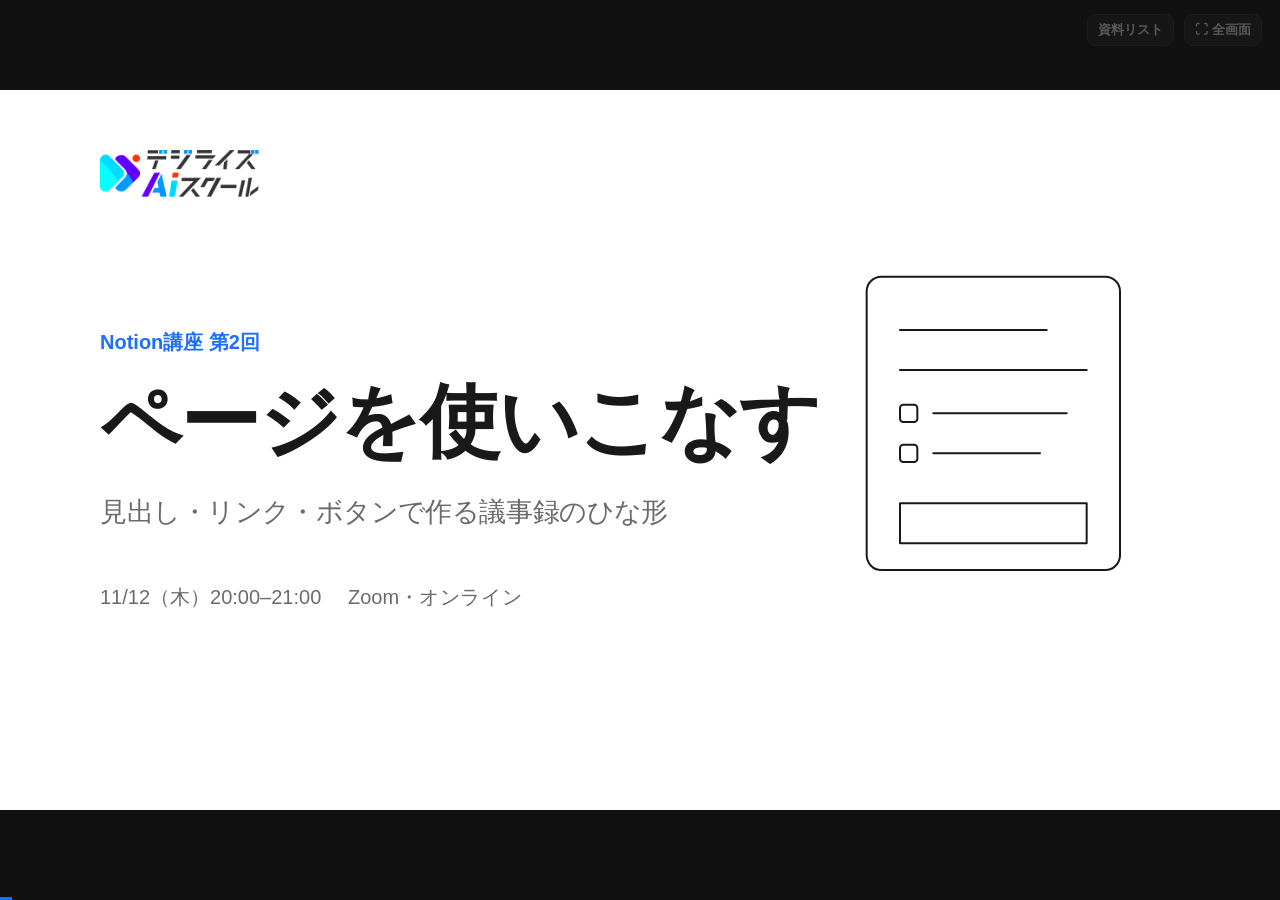
==== decks/02/index.html @ 2825d749 "feat: 第2回（ページを使いこなす）の配布版スライド・宿題・特典を公開 Co-Authored-By: Claude Opus 5.5 <noreply@anthropic.com>" ====
<!doctype html>
<html lang="ja"><head><meta charset="utf-8"><meta name="viewport" content="width=device-width,initial-scale=1">
<title>Notion講座 第2回</title><link rel="icon" href="icon.png"><link rel="stylesheet" href="talkslides.css?v=1794466030">
<script src="deck.js?v=1794466030"></script></head>
<body><div id="stage"></div><div id="progress"></div>
<div id="hud"><span id="mic"></span><span id="heard"></span>
<button id="btnVoice" title="V">🎙 声</button><button id="btnPresenter" title="P">発表者</button><button id="btnFull" title="F">⛶ 全画面</button></div>
<script src="talkslides.js?v=1794466030"></script></body></html>
---- decks/02/talkslides.css ----
/* TalkSlides — Notion公式サイトの空気感（白地・墨色の文字・余白・控えめなモーション）を目指したスタイル */
:root {
  --ink: #191919; --sub: #6b6b6b; --line: #e9e9e7; --paper: #ffffff; --wash: #f7f6f3;
  --accent: #1E6FFF; --accent2: #28C8E8;
  --ease: cubic-bezier(.2, .8, .2, 1);
  --font: "Inter", "Noto Sans JP", "Hiragino Sans", "Hiragino Kaku Gothic ProN", sans-serif;
}
* { margin: 0; padding: 0; box-sizing: border-box; }
html, body { height: 100%; background: #111; overflow: hidden; font-family: var(--font); color: var(--ink); }
/* 日本語は文節で改行（Chrome 119+ の word-break: auto-phrase・要 lang=ja）。見出しは行の長さを揃え、本文は最終行の1〜2文字残りを避ける */
.slide { word-break: auto-phrase; text-wrap: pretty; }
.msg, .bt, .pname, .tt, .et { text-wrap: balance; }

/* 16:9 のステージを画面に合わせて拡大縮小（座標は常に 1920x1080 で考える） */
#stage { position: absolute; left: 50%; top: 50%; width: 1920px; height: 1080px; transform-origin: center;
  background: var(--paper); overflow: hidden; }
.slide { position: absolute; inset: 0; padding: 210px 150px 150px; display: flex; flex-direction: column;
  opacity: 0; pointer-events: none; transition: opacity .5s var(--ease); }
.slide.on { opacity: 1; pointer-events: auto; }

/* 共通の部品 */
.kicker { position: absolute; left: 150px; top: 110px; font-size: 26px; font-weight: 700; color: var(--sub); letter-spacing: .04em; display: flex; align-items: center; gap: 14px; }
.kicker .dot { width: 12px; height: 12px; border-radius: 3px; background: var(--accent); }
.msg { font-size: 76px; font-weight: 800; line-height: 1.28; letter-spacing: -.01em; white-space: pre-line; margin-top: 28px; }
.msg.center { text-align: center; }
.mark { background: linear-gradient(transparent 62%, rgba(40, 200, 232, .32) 62%); background-size: 0% 100%;
  background-repeat: no-repeat; transition: background-size .9s var(--ease) .5s; }
.slide.on .mark { background-size: 100% 100%; }
.slide.mid { justify-content: center; }
.notes { margin-top: 80px; display: flex; flex-direction: column; gap: 18px; }
.note { font-size: 34px; color: var(--sub); display: flex; gap: 18px; align-items: baseline; }
.note::before { content: ""; flex: none; width: 10px; height: 10px; border-radius: 50%; background: var(--ink); transform: translateY(-6px); }
.foot { position: absolute; left: 150px; right: 150px; bottom: 54px; display: flex; justify-content: space-between;
  align-items: center; font-size: 20px; color: #a3a3a0; }
.foot img { height: 40px; opacity: .9; }
.src { font-size: 18px; color: #a3a3a0; margin-top: 18px; }

/* Notion風のブロック（カード） */
.blocks { display: grid; gap: 28px; margin-top: auto; }
.block { background: var(--paper); border: 1.5px solid var(--line); border-radius: 18px; padding: 40px 38px;
  box-shadow: 0 1px 2px rgba(0, 0, 0, .04), 0 8px 24px rgba(0, 0, 0, .04); }
.block .emoji { font-size: 56px; line-height: 1; }
.block .bt { font-size: 40px; font-weight: 800; margin-top: 22px; }
.block .bd { font-size: 28px; color: var(--sub); margin-top: 10px; line-height: 1.5; }
.block.hl { border-color: var(--accent); box-shadow: 0 0 0 4px rgba(30, 111, 255, .12), 0 12px 32px rgba(30, 111, 255, .12); }

/* 表紙 */
.cover { justify-content: center; }
.cover .series { font-size: 30px; font-weight: 700; color: var(--accent); }
.cover .title { font-size: 120px; font-weight: 900; letter-spacing: -.02em; margin-top: 18px; }
.cover .sub { font-size: 40px; color: var(--sub); margin-top: 26px; }
.cover .meta { font-size: 30px; color: var(--sub); margin-top: 80px; display: flex; gap: 40px; }
.cover .logo { position: absolute; left: 150px; top: 90px; height: 70px; }
.doodle { position: absolute; right: 150px; top: 220px; width: 560px; height: 560px; }
.doodle * { fill: none; stroke: var(--ink); stroke-width: 3; stroke-linecap: round; stroke-linejoin: round; }
.slide.on .doodle .draw { stroke-dasharray: var(--len, 1200); stroke-dashoffset: var(--len, 1200); animation: draw 1.6s var(--ease) .3s forwards; }
@keyframes draw { to { stroke-dashoffset: 0; } }

/* 問いかけ */
.ask { margin: auto 0 0; align-self: center; font-size: 34px; color: var(--accent); border: 2px dashed var(--accent);
  border-radius: 999px; padding: 18px 44px; }

/* 進行（全N回・今日の流れ） */
.track { display: flex; gap: 16px; margin-top: auto; align-items: flex-end; }
.track .t { flex: 1; border-top: 6px solid var(--line); padding-top: 22px; }
.track .t.on { border-color: var(--accent); }
.track .t .n { font-size: 24px; font-weight: 700; color: var(--sub); }
.track .t .l { font-size: 26px; font-weight: 800; margin-top: 8px; white-space: pre-line; line-height: 1.35; }
.track .t.on .n { color: var(--accent); }

/* 手順（ハンズオン）とスクショ */
.split { display: grid; grid-template-columns: 1fr 1.25fr; gap: 70px; margin-top: 40px; flex: 1; min-height: 0; }
.steps { display: flex; flex-direction: column; gap: 30px; }
.step { display: flex; gap: 22px; font-size: 32px; line-height: 1.5; }
.step b { flex: none; width: 52px; height: 52px; border-radius: 50%; background: var(--ink); color: #fff; font-size: 26px;
  display: flex; align-items: center; justify-content: center; }
.time { font-size: 24px; font-weight: 700; color: var(--accent); }
.shot { border-radius: 16px; border: 1.5px solid var(--line); overflow: hidden; background: var(--wash);
  box-shadow: 0 24px 60px rgba(0, 0, 0, .10); display: flex; align-items: center; justify-content: center; }
.shot img { width: 100%; height: 100%; object-fit: contain; }
.shot .ph { font-size: 26px; color: #a3a3a0; padding: 40px; text-align: center; }

/* Notionライブ表示の枠（実体は別ウィンドウ。枠はスライド側の目印） */
.browser { flex: 1; margin-top: 36px; border: 1.5px solid var(--line); border-radius: 16px; overflow: hidden; display: flex; flex-direction: column; }
.browser .bar { height: 56px; background: var(--wash); display: flex; align-items: center; gap: 12px; padding: 0 22px; border-bottom: 1.5px solid var(--line); }
.browser .bar i { width: 14px; height: 14px; border-radius: 50%; background: #d9d9d6; }
.browser .bar .url { margin-left: 20px; font-size: 20px; color: var(--sub); background: #fff; border-radius: 8px; padding: 6px 16px; flex: 1; }
.browser .body { flex: 1; display: flex; flex-direction: column; align-items: center; justify-content: center; gap: 24px; font-size: 32px; color: var(--sub); }
.browser .key { font-size: 24px; border: 1.5px solid var(--line); border-radius: 10px; padding: 8px 18px; }

/* 登場アニメーション（.slide.on になった瞬間に順番に再生） */
[data-a] { opacity: 0; }
.slide.on [data-a] { animation-duration: .8s; animation-timing-function: var(--ease); animation-fill-mode: forwards; animation-delay: calc(var(--i, 0) * 110ms + 120ms); }
.slide.on [data-a="up"] { animation-name: up; }
.slide.on [data-a="pop"] { animation-name: pop; }
.slide.on [data-a="fade"] { animation-name: fade; }
.slide.on [data-a="type"] { animation-name: fade; animation-duration: .01s; }
@keyframes up { from { opacity: 0; transform: translateY(28px); } to { opacity: 1; transform: none; } }
@keyframes pop { from { opacity: 0; transform: translateY(18px) scale(.96); } to { opacity: 1; transform: none; } }
@keyframes fade { from { opacity: 0; } to { opacity: 1; } }
.caret::after { content: ""; display: inline-block; width: 4px; height: .9em; background: var(--ink); margin-left: 6px;
  vertical-align: -.08em; animation: blink 1s steps(1) infinite; }
@keyframes blink { 50% { opacity: 0; } }

/* 画面のHUD（発表中だけ。全画面でも小さく出す） */
#hud { position: fixed; right: 18px; top: 14px; display: flex; gap: 10px; align-items: center; font: 600 13px var(--font);
  color: #bbb; z-index: 10; opacity: .35; transition: opacity .3s; }
#hud:hover { opacity: 1; }
#hud button { background: #222; color: #ddd; border: 1px solid #333; border-radius: 8px; padding: 6px 10px; font: inherit; cursor: pointer; }
#mic { width: 10px; height: 10px; border-radius: 50%; background: #555; }
#mic.live { background: #ff4d4f; box-shadow: 0 0 0 0 rgba(255, 77, 79, .6); animation: pulse 1.6s infinite; }
@keyframes pulse { 70% { box-shadow: 0 0 0 10px rgba(255, 77, 79, 0); } 100% { box-shadow: 0 0 0 0 rgba(255, 77, 79, 0); } }
#heard { max-width: 520px; white-space: nowrap; overflow: hidden; text-overflow: ellipsis; color: #888; }
#progress { position: fixed; left: 0; bottom: 0; height: 3px; background: var(--accent); transition: width .4s var(--ease); z-index: 10; }

/* 埋め込みブラウザ層：スライドを前後しても消えない（iframe の状態を保つ）。位置はスライドごとに滑らかに移動 */
.live-l { width: 620px; display: flex; flex-direction: column; gap: 26px; margin-top: 10px; }
.live-l .notes { margin-top: 30px; }
#web { position: fixed; z-index: 5; display: flex; flex-direction: column; background: #fff; border: 1.5px solid var(--line);
  border-radius: 16px; overflow: hidden; box-shadow: 0 30px 70px rgba(0, 0, 0, .14); opacity: 0; pointer-events: none;
  transform: translateY(24px) scale(.98);
  transition: opacity .4s var(--ease), transform .5s var(--ease); }  /* 大きさは動かさない（iframe の再レイアウトでカクつくため） */
#web.on { opacity: 1; pointer-events: auto; transform: none; }
#web .wbar { height: 52px; flex: none; display: flex; align-items: center; gap: 10px; padding: 0 16px; background: var(--wash); border-bottom: 1.5px solid var(--line); }
#web .wbar i { width: 13px; height: 13px; border-radius: 50%; background: #d9d9d6; }
#web .wbar button { border: 0; background: transparent; font-size: 22px; color: var(--sub); cursor: pointer; padding: 4px 8px; border-radius: 6px; }
#web .wbar button:hover { background: #ecebe8; }
#web .wbar input { flex: 1; font: 18px var(--font); color: var(--sub); border: 1px solid var(--line); border-radius: 8px; padding: 7px 12px; background: #fff; }
#web .whint { display: none; padding: 40px; font-size: 22px; line-height: 1.8; color: var(--sub); }
#web.noext .whint { display: block; }
#web iframe { flex: 1; border: 0; width: 100%; background: #fff; }
.live-l .msg { font-size: 46px !important; }
.live-l .step { font-size: 28px; }

/* series：連続講座の地図（蛇行レール） */
.snake { position: relative; display: grid; grid-template-columns: repeat(3, 480px); grid-template-rows: 190px 190px; column-gap: 90px; row-gap: 60px; margin-top: auto; width: 1620px; height: 500px; }
.snake .rail { position: absolute; inset: 0; width: 100%; height: 100%; overflow: visible; }
.snake .rail path { fill: none; stroke-width: 6; stroke-linecap: round; }
.snake .rail .base { stroke: var(--line); }
.snake .rail .done { stroke: var(--accent); stroke-dasharray: 100; stroke-dashoffset: 100; }
.slide.on .snake .rail .done { animation: rail 1.4s var(--ease) .4s forwards; }
@keyframes rail { to { stroke-dashoffset: calc(100 - var(--p)); } }
.ep { position: relative; z-index: 1; display: flex; gap: 18px; align-items: center; background: var(--paper); border: 1.5px solid var(--line); border-radius: 16px; padding: 12px; }
.ep img { width: 286px; aspect-ratio: 16 / 9; object-fit: cover; border-radius: 10px; flex: none; filter: saturate(.7); opacity: .8; }
.ep .node { position: absolute; left: -14px; top: -14px; width: 40px; height: 40px; border-radius: 50%; background: #fff; border: 3px solid var(--line);
  color: var(--sub); display: flex; align-items: center; justify-content: center; font-weight: 800; font-size: 18px; }
.ep .et { font-size: 24px; font-weight: 800; line-height: 1.35; display: flex; flex-direction: column; gap: 6px; }
.ep .ed { font-size: 18px; color: var(--sub); font-weight: 700; }
.ep .tag { align-self: flex-start; font-size: 15px; font-weight: 700; color: var(--accent); background: rgba(30, 111, 255, .08); border-radius: 6px; padding: 3px 10px; }
.ep.on { border-color: var(--accent); box-shadow: 0 0 0 5px rgba(30, 111, 255, .12), 0 20px 44px rgba(30, 111, 255, .18); }
.ep.on img { filter: none; opacity: 1; }
.ep.on .node, .ep.done .node { border-color: var(--accent); color: var(--accent); }
.ep.on .node { background: var(--accent); color: #fff; }
/* gallery：スクショを並べる */
.gallery { display: grid; gap: 34px; margin-top: 40px; flex: 1; min-height: 0; }
.gallery figure { display: flex; flex-direction: column; gap: 14px; min-height: 0; }
.gallery .frame { flex: 1; min-height: 0; border-radius: 14px; border: 1.5px solid var(--line); background: var(--wash); overflow: hidden;
  box-shadow: 0 18px 44px rgba(0, 0, 0, .08); display: flex; align-items: center; justify-content: center; }
.gallery .frame img { width: 100%; height: 100%; object-position: center; }
.gallery figcaption { font-size: 24px; display: flex; flex-direction: column; gap: 4px; }
.gallery figcaption span { font-size: 16px; color: #a3a3a0; }
.gnote { font-size: 26px; color: var(--sub); margin-top: 18px; }
/* table：Notion風の表 */
.ntable { margin-top: 44px; border-top: 1.5px solid var(--line); font-size: 26px; }
.nrow { display: grid; grid-auto-flow: column; grid-auto-columns: 1fr; border-bottom: 1.5px solid var(--line); }
.nrow > div { padding: 20px 18px; line-height: 1.45; }
.nrow > div + div { border-left: 1.5px solid var(--line); }
.nhead { color: var(--sub); font-size: 20px; font-weight: 700; }
.nrow.hl { background: rgba(30, 111, 255, .05); box-shadow: inset 4px 0 0 var(--accent); }
/* cards：格子 */
.cards { display: grid; gap: 28px; margin-top: 60px; }
.cards .block { min-height: 300px; }
.cards .block { padding: 30px 30px; }
.cards .bt { font-size: 32px; margin-top: 14px; }
.cards .bd { font-size: 23px; }
.cimg { width: 100%; aspect-ratio: 16 / 9; object-fit: cover; object-position: top left; border-radius: 10px; border: 1px solid var(--line); }
.showcase { position: absolute; left: 820px; top: 200px; width: 960px; display: flex; flex-direction: column; gap: 14px; }
.showcase .frame { border-radius: 16px; overflow: hidden; border: 1.5px solid var(--line); box-shadow: 0 30px 70px rgba(0, 0, 0, .14); }
.showcase img { display: block; width: 100%; }
.showcase figcaption { font-size: 24px; display: flex; flex-direction: column; gap: 4px; }
.showcase figcaption span { font-size: 16px; color: #a3a3a0; }
.cards .cimg { max-height: 260px; width: auto; max-width: 100%; display: block; }
.lshot { margin-top: 18px; display: flex; flex-direction: column; gap: 10px; }
.lshot img { width: 100%; max-height: 330px; object-fit: contain; object-position: left top; border-radius: 12px; border: 1.5px solid var(--line); box-shadow: 0 14px 34px rgba(0, 0, 0, .10); background: #191919; }
.lshot figcaption { font-size: 19px; color: var(--sub); }

.snake .more { position: absolute; right: 0; bottom: -44px; font-size: 22px; font-weight: 800; color: var(--sub); }
/* クイズ */
.opts { display: grid; gap: 28px; margin-top: 60px; }
.opt { display: flex; align-items: center; gap: 22px; background: var(--paper); border: 2px solid var(--line); border-radius: 18px; padding: 34px 32px; font-size: 34px; font-weight: 800; transition: all .5s var(--ease); }
.opt b { flex: none; width: 64px; height: 64px; border-radius: 14px; background: var(--wash); display: flex; align-items: center; justify-content: center; font-size: 30px; }
.hint { margin-top: 40px; font-size: 28px; color: var(--accent); font-weight: 700; }
.explain { margin-top: 26px; font-size: 30px; line-height: 1.6; color: var(--ink); opacity: 0; transform: translateY(16px); transition: all .6s var(--ease) .2s; }
.revealed .opt:not(.ok) { opacity: .35; }
.revealed .opt.ok { border-color: var(--accent); box-shadow: 0 0 0 6px rgba(30, 111, 255, .14), 0 18px 40px rgba(30, 111, 255, .18); transform: translateY(-6px); }
.revealed .opt.ok b { background: var(--accent); color: #fff; }
.revealed .explain { opacity: 1; transform: none; }
/* 今日の流れのカード */
.track .t .d { margin-top: 18px; padding-left: 1.1em; font-size: 22px; color: var(--sub); line-height: 1.6; }
.track .t { background: var(--paper); border: 1.5px solid var(--line); border-top-width: 6px; border-radius: 14px; padding: 26px 24px; min-height: 380px; }
.track .t.on { box-shadow: 0 16px 40px rgba(30, 111, 255, .12); }
/* 自己紹介 */
.prof { display: flex; gap: 80px; align-items: center; flex: 1; }
.face { width: 360px; height: 360px; border-radius: 50%; object-fit: cover; flex: none; border: 8px solid #fff; box-shadow: 0 24px 60px rgba(0, 0, 0, .15); }
.pinfo { flex: 1; display: flex; flex-direction: column; gap: 12px; }
.role { font-size: 28px; font-weight: 800; color: var(--accent); }
.pname { font-size: 80px; font-weight: 900; letter-spacing: .02em; }
.facts { display: grid; grid-template-columns: repeat(2, 1fr); gap: 20px; margin-top: 24px; }
.facts .block { padding: 24px 26px; display: grid; grid-template-columns: auto 1fr; column-gap: 18px; align-items: center; }
.facts .emoji { font-size: 40px; grid-row: span 2; }
.facts .bt { font-size: 26px; margin: 0; }
.facts .bd { font-size: 21px; margin: 4px 0 0; }
/* 目次 */
.toc { display: grid; gap: 16px; margin-top: 50px; }
.tc { display: grid; grid-template-columns: 110px 1fr auto; align-items: center; gap: 26px; background: var(--paper); border: 1.5px solid var(--line); border-radius: 16px; padding: 22px 32px; }
.tc .tn { font-size: 48px; font-weight: 900; color: #d0d0cd; }
.tc .tt { font-size: 34px; font-weight: 800; }
.tc .td { font-size: 22px; color: var(--sub); margin-top: 4px; }
.tc .tm { font-size: 24px; font-weight: 700; color: var(--sub); }
.tc.on { border-color: var(--accent); }
.tc.on .tn { color: var(--accent); }
/* QR */
.qrcard { position: absolute; left: 980px; top: 210px; width: 760px; background: #fff; border: 1.5px solid var(--line); border-radius: 24px; padding: 40px; box-shadow: 0 30px 70px rgba(0, 0, 0, .12); display: flex; flex-direction: column; align-items: center; gap: 18px; }
.qrcard img { width: 440px; height: 440px; image-rendering: pixelated; }
.qurl { font-size: 22px; font-weight: 700; color: var(--accent); word-break: break-all; text-align: center; }
.qcap { font-size: 22px; color: var(--sub); }
.toc { gap: 12px; margin-top: 36px; }
.tc { padding: 14px 28px; }
.tc .tn { font-size: 40px; }
.tc .tt { font-size: 30px; }
.tc .td { font-size: 20px; }
.snake .more { right: 230px; bottom: -46px; }

.qrow { display: flex; align-items: center; gap: 30px; margin-top: 40px; }
.qrow .hint { margin: 0; }
.reveal-btn { font: 800 26px var(--font); color: #fff; background: var(--ink); border: 0; border-radius: 999px; padding: 14px 30px; cursor: pointer; }
.revealed .reveal-btn { display: none; }
/* セクション（場面の区切り） */
.section { justify-content: center; background: linear-gradient(135deg, #fbfbfa 0%, #f1f6ff 100%); }
.secno { font-size: 30px; font-weight: 800; letter-spacing: .14em; color: var(--accent); }
.sectitle { font-size: 104px; font-weight: 900; letter-spacing: -.01em; margin-top: 20px; text-wrap: balance; }
.secsub { font-size: 38px; color: var(--sub); margin-top: 26px; text-wrap: pretty; }
.secbar { display: flex; gap: 10px; margin-top: 70px; }
.secbar i { width: 64px; height: 8px; border-radius: 4px; background: var(--line); }
.secbar i.done { background: rgba(30, 111, 255, .35); }
.secbar i.on { background: var(--accent); }
/* 目次は2列 */
.toc.two { grid-template-columns: 1fr 1fr; column-gap: 24px; }
.toc.two .tc { grid-template-columns: 80px 1fr auto; padding: 16px 24px; }
.toc.two .tc .tn { font-size: 34px; }
.toc.two .tc .tt { font-size: 28px; }
.toc.two .tc .td { font-size: 19px; }

/* アプリアイコンの帯 */
.icons { display: flex; flex-wrap: wrap; gap: 14px 22px; margin-top: 28px; }
.msg.center + .icons { justify-content: center; margin-top: 48px; }
.ic { display: inline-flex; align-items: center; gap: 12px; font-size: 26px; font-weight: 600; padding: 10px 18px 10px 12px; border: 1.5px solid var(--line); border-radius: 14px; background: var(--paper); }
.ic img, .ic i { width: 44px; height: 44px; object-fit: contain; font-style: normal; font-size: 36px; line-height: 44px; text-align: center; }
/* 縦長のスクショははみ出さないように */
.showcase img { max-height: 680px; object-fit: contain; background: #191919; }
.slide code { font-family: "SFMono-Regular", Menlo, monospace; font-size: .9em; padding: .05em .35em; border-radius: 6px; background: rgba(135, 131, 120, .15); color: #eb5757; }
/* 機能紹介（feature） */
.feat { display: grid; grid-template-columns: 600px 1fr; gap: 56px; margin-top: 52px; align-items: start; }
.fnotes { display: flex; flex-direction: column; gap: 18px; }
.fn { font-size: 31px; line-height: 1.5; padding: 22px 28px; background: var(--wash); border-left: 6px solid var(--accent); border-radius: 12px; }
.feat figure { display: flex; flex-direction: column; gap: 12px; }
.feat .frame { min-height: 360px; max-height: 500px; display: flex; align-items: center; justify-content: center; background: var(--wash); border-radius: 16px; overflow: hidden; box-shadow: 0 30px 70px rgba(0, 0, 0, .14); }
.feat .frame img { display: block; width: 100%; height: auto; max-height: 500px; object-fit: contain; }
.feat figcaption { font-size: 24px; display: flex; flex-direction: column; gap: 4px; }
.feat figcaption span { font-size: 16px; color: #a3a3a0; }
.slide code { white-space: nowrap; }
.ic { font-size: 24px; padding: 8px 16px 8px 10px; }
.ic img, .ic i { width: 38px; height: 38px; font-size: 30px; line-height: 38px; }
/* live：左1/3に説明、右2/3にブラウザ */
.slide.lv { padding: 170px 40px 120px 60px; }
.lv .kicker { left: 60px; }
.lv .live-l { width: 450px; gap: 34px; }
.lv .live-l .msg { font-size: 42px !important; line-height: 1.35; margin-bottom: 10px; }
.lv .live-l .step { font-size: 25px; line-height: 1.6; }
.lv .lshot { display: none; }  /* 投影では右の本物の画面を見せる（スクショは配布版で使う） */
.fqr { display: flex; gap: 20px; align-items: center; padding: 18px; border: 1.5px solid var(--line); border-radius: 14px; background: var(--paper); box-shadow: 0 12px 28px rgba(0, 0, 0, .08); }
.fqr img { width: 170px; height: 170px; flex: none; }
.fqr b { display: block; font-size: 24px; color: var(--accent); word-break: break-all; }
.fqr span { display: block; font-size: 19px; color: var(--sub); margin-top: 8px; line-height: 1.5; }
/* 目次が11項目以上のとき */
.toc.many { gap: 8px; margin-top: 26px; }
.toc.many .tc { padding: 10px 22px; }
.toc.many .tc .tn { font-size: 28px; }
.toc.many .tc .tt { font-size: 25px; }
.toc.many .tc .td { font-size: 17px; margin-top: 2px; }
/* 画面全体のスクショを大きく見せる feature（wide） */
.feat.wide { grid-template-columns: 400px 1fr; gap: 40px; margin-top: 36px; }
.feat.wide .fn { font-size: 27px; padding: 18px 22px; }
.feat.wide .frame, .feat.wide .frame img { max-height: 520px; }
.feat.wide figure { align-items: flex-start; }
.feat.wide .frame img { width: auto; max-width: 100%; }
/* live の full：上に見出しと手順を1段、下は全幅のブラウザ */
.slide.lv.full { padding: 120px 60px 0; }
.lv.full .live-l { width: auto; flex-direction: row; flex-wrap: wrap; align-items: center; gap: 14px 34px; margin: 0; }
.lv.full .live-l .msg { width: 100%; font-size: 44px !important; }
.lv.full .live-l .step { font-size: 22px; }
/* checkpoint：一区切り */
.slide.ckp { display: flex; flex-direction: column; justify-content: center; padding: 180px 120px 250px; background: var(--wash); }
.ckp.img { display: grid; grid-template-columns: 1fr 820px; gap: 70px; align-items: center; }
.ck-l { display: flex; flex-direction: column; gap: 34px; }
.ck-badge { display: inline-flex; align-self: flex-start; align-items: center; gap: 12px; padding: 10px 22px 10px 14px; border-radius: 999px; background: var(--ink); color: #fff; font-size: 22px; font-weight: 700; letter-spacing: .08em; }
.ck-badge svg { width: 28px; height: 28px; }
.ckp svg path { fill: none; stroke: currentColor; stroke-width: 3; stroke-linecap: round; stroke-linejoin: round; }
.ckp .msg { font-size: 64px !important; }
.ck-list { list-style: none; margin: 0; padding: 0; display: flex; flex-direction: column; gap: 22px; }
.ck-list li { display: flex; align-items: center; gap: 20px; font-size: 32px; }
.ck-list i { flex: none; width: 44px; height: 44px; border-radius: 50%; background: var(--accent); color: #fff; display: grid; place-items: center; }
.ck-list i svg { width: 28px; height: 28px; }
.ck-img { margin: 0; }
.ck-img img { width: 100%; max-height: 640px; object-fit: contain; border-radius: 14px; border: 1.5px solid var(--line); box-shadow: 0 18px 50px rgba(0,0,0,.10); background: #fff; }
.ck-next { position: absolute; left: 120px; right: 120px; bottom: 120px; display: flex; align-items: center; gap: 24px; padding: 22px 34px; border-radius: 16px; background: #fff; border: 1.5px solid var(--line); font-size: 30px; }
.ck-next span { font-size: 22px; font-weight: 700; color: var(--sub); letter-spacing: .1em; }
.ck-next em { margin-left: auto; font-style: normal; color: var(--accent); font-size: 36px; }
/* 縦長スクショを大きく（showcase tall / cards tallImg） */
.sc-tall .live-l { width: 900px; }
.showcase.tall { left: auto; right: 120px; top: 150px; width: auto; align-items: flex-start; }
.showcase.tall img { width: auto; max-width: 840px; max-height: 760px; }
.cards.tall .cimg { height: 420px; max-height: none; width: 100%; object-fit: cover; object-position: top left; border-radius: 10px; }
.cards.tall { margin-top: 40px; }
.note b, .fn b { display: inline-block; min-width: 4.6em; margin-right: 18px; padding: 2px 14px; border-radius: 6px; background: var(--ink); color: #fff; font-size: .82em; text-align: center; }
#web .wname { flex: 1; font-size: 20px; font-weight: 700; color: var(--sub); }
/* 当日アシスト */
#assist { position: fixed; inset: 0; z-index: 50; background: rgba(0,0,0,.55); display: grid; place-items: center; font-family: var(--font); }
#assist[hidden] { display: none; }
#assist .as-box { width: min(860px, 92vw); max-height: 90vh; overflow: auto; background: #fff; color: var(--ink); border-radius: 16px; padding: 28px 32px; }
#assist .as-h { display: flex; align-items: center; font-size: 24px; font-weight: 800; margin-bottom: 14px; }
#assist .as-h button { margin-left: auto; }
#assist ol { list-style: none; margin: 0; padding: 0; counter-reset: as; }
#assist li { counter-increment: as; display: grid; grid-template-columns: 34px 1fr auto; grid-template-rows: auto auto; column-gap: 14px; align-items: center; padding: 14px 0; border-top: 1px solid var(--line); }
#assist li::before { content: counter(as); grid-row: 1 / 3; width: 30px; height: 30px; border-radius: 50%; background: var(--ink); color: #fff; display: grid; place-items: center; font-weight: 700; }
#assist li.ok::before { content: "OK"; font-size: 11px; }
#assist li.ng::before { content: "NG"; font-size: 11px; background: #fff; color: var(--ink); border: 2px solid var(--ink); }
#assist li b { font-size: 18px; } #assist li span { grid-column: 2; font-size: 15px; color: var(--sub); line-height: 1.6; }
#assist li button { grid-column: 3; grid-row: 1 / 3; }
#assist button { border: 1.5px solid var(--ink); background: #fff; color: var(--ink); border-radius: 8px; padding: 8px 14px; font: 600 14px var(--font); cursor: pointer; }
#assist button.pri { background: var(--ink); color: #fff; }
#assist .as-k { margin-top: 14px; font-size: 13px; color: var(--sub); }
/* 表の評価記号 */
.mk { display: inline-flex; align-items: center; gap: 10px; font-weight: 700; white-space: nowrap; }
.mk i { width: 34px; height: 34px; flex: none; display: inline-block; background: center / contain no-repeat; }
.mk.best i { background-image: url("data:image/svg+xml,%3Csvg xmlns='http://www.w3.org/2000/svg' viewBox='0 0 34 34'%3E%3Ccircle cx='17' cy='17' r='14' fill='none' stroke='%2316a34a' stroke-width='4'/%3E%3Ccircle cx='17' cy='17' r='7' fill='%2316a34a'/%3E%3C/svg%3E"); }
.mk.good i { background-image: url("data:image/svg+xml,%3Csvg xmlns='http://www.w3.org/2000/svg' viewBox='0 0 34 34'%3E%3Ccircle cx='17' cy='17' r='13' fill='none' stroke='%231E6FFF' stroke-width='5'/%3E%3C/svg%3E"); }
.mk.fair i { background-image: url("data:image/svg+xml,%3Csvg xmlns='http://www.w3.org/2000/svg' viewBox='0 0 34 34'%3E%3Cpath d='M17 4 L31 29 H3 Z' fill='none' stroke='%23ea8a00' stroke-width='4' stroke-linejoin='round'/%3E%3C/svg%3E"); }
.mk.none i { background-image: url("data:image/svg+xml,%3Csvg xmlns='http://www.w3.org/2000/svg' viewBox='0 0 34 34'%3E%3Cpath d='M7 7 L27 27 M27 7 L7 27' stroke='%23b4b4b0' stroke-width='5' stroke-linecap='round'/%3E%3C/svg%3E"); }
.mk.best b { color: #15803d; } .mk.good b { color: var(--accent); } .mk.fair b { color: #b45309; } .mk.none b { color: #a3a3a0; font-weight: 500; }
.mk-note { display: block; font-size: .78em; color: var(--sub); margin-top: 4px; }
/* キーボードのキー */
.kbd { display: flex; flex-direction: column; gap: 18px; padding: 26px 10px; align-items: center; background: var(--wash); border-radius: 12px; height: 420px; justify-content: center; }
.krow { display: flex; align-items: center; gap: 12px; }
.krow em { font-style: normal; font-size: 30px; color: var(--sub); }
.krow span { margin-left: 10px; font-size: 20px; color: var(--sub); width: 5em; }
kbd { min-width: 96px; height: 96px; padding: 0 18px; display: inline-grid; place-items: center; border-radius: 16px; background: #fff; border: 2px solid #d5d5d2; border-bottom-width: 7px; font: 700 40px var(--font); color: var(--ink); box-shadow: 0 6px 14px rgba(0,0,0,.08); }

/* 線のアイコン（描きながら出る） */
.ico { width: 64px; height: 64px; fill: none; stroke: var(--accent); stroke-width: 1.8; stroke-linecap: round; stroke-linejoin: round; display: block; }
.slide.on .ico * { stroke-dasharray: 1; stroke-dashoffset: 1; animation: draw 1.1s var(--ease) forwards; animation-delay: calc(var(--i, 0) * 110ms + 300ms); }
.block .ico { width: 60px; height: 60px; padding: 14px; border-radius: 16px; background: rgba(30, 111, 255, .08); box-sizing: content-box; }
.cards .block .ico { width: 48px; height: 48px; padding: 12px; }
.cards .block .cimg + .ico { display: none; }
.track .t { position: relative; overflow: hidden; }
.track .t .ico { width: 52px; height: 52px; margin-bottom: 14px; }
.track .t .bar { position: absolute; left: 0; top: 0; height: 6px; width: 100%; background: var(--accent); transform-origin: left; transform: scaleX(0); }
.slide.on .track .t .bar { animation: grow .9s var(--ease) forwards; animation-delay: calc(var(--i, 0) * 260ms + 500ms); }
@keyframes grow { to { transform: scaleX(1); } }
.tc .ico { width: 44px; height: 44px; }
.tc:has(.ico) { grid-template-columns: 90px 60px 1fr auto; }
/* 目次を縦1列に */
.toc.list { gap: 10px; margin-top: 34px; }
.toc.list .tc { padding: 12px 30px; }
.toc.list .tc .tn { font-size: 34px; }
.toc.list .tc .tt { font-size: 30px; }
.toc.list .tc .td { font-size: 19px; margin-top: 0; }
.toc.list .tc .tt, .toc.list .tc .td { display: inline; }
.toc.list .tc .td::before { content: "— "; }
.toc.list .tc .tt { margin-right: 16px; }
/* 動画 */
.feat .frame video, .showcase video, .shot video { display: block; width: 100%; height: auto; max-height: 500px; object-fit: contain; background: #fff; }
.showcase video { max-height: 680px; }
.gallery .frame video { width: 100%; height: 100%; }
.ck-img video { width: 100%; display: block; }
.track .t { border-top-width: 1.5px; padding-top: 34px; }
/* 目次の縦1列：9項目まで1画面に収める */
.toc.list { gap: 8px; margin-top: 24px; }
.toc.list .tc { padding: 8px 26px; }
.toc.list .tc .tn { font-size: 28px; }
.toc.list .tc .tt { font-size: 28px; }
.toc.list .tc .td { font-size: 18px; }
.toc.list .tc .ico { width: 34px; height: 34px; }
.toc.list .tc:has(.ico) { grid-template-columns: 60px 44px 1fr auto; }
/* カード4枚以上（2段）は詰める */
.cards:has(> :nth-child(4)) { gap: 18px; margin-top: 30px; }
.cards:has(> :nth-child(4)) .block { min-height: 0; padding: 18px 22px; }
.cards:has(> :nth-child(4)) .cimg { max-height: 170px; }
.cards:has(> :nth-child(4)) .bt { font-size: 28px; margin-top: 10px; }
.cards:has(> :nth-child(4)) .bd { font-size: 21px; margin-top: 4px; }
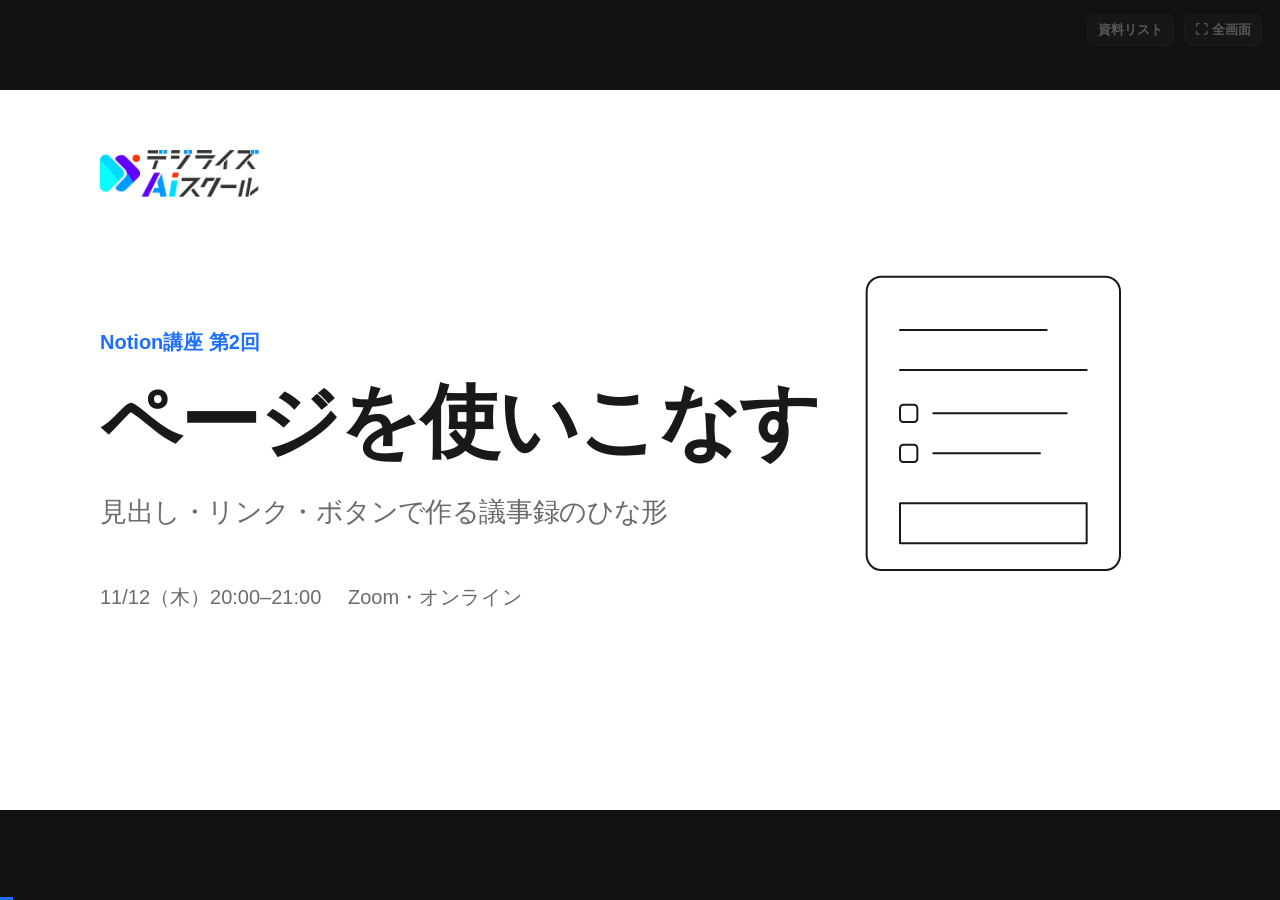
==== commit 49410072: "fix: 第2回スライドを更新（画像を拡大・つなぐ方法を2つに・クイズ2問・宿題②・アーカイブ案内） Co-Authored-By: Claude Opus 5.5 <noreply@anthropi" ====
--- a/decks/02/index.html
+++ b/decks/02/index.html
@@ -1,8 +1,8 @@
 <!doctype html>
 <html lang="ja"><head><meta charset="utf-8"><meta name="viewport" content="width=device-width,initial-scale=1">
-<title>Notion講座 第2回</title><link rel="icon" href="icon.png"><link rel="stylesheet" href="talkslides.css?v=1794466030">
-<script src="deck.js?v=1794466030"></script></head>
+<title>Notion講座 第2回</title><link rel="icon" href="icon.png"><link rel="stylesheet" href="talkslides.css?v=1794475597">
+<script src="deck.js?v=1794475597"></script></head>
 <body><div id="stage"></div><div id="progress"></div>
 <div id="hud"><span id="mic"></span><span id="heard"></span>
 <button id="btnVoice" title="V">🎙 声</button><button id="btnPresenter" title="P">発表者</button><button id="btnFull" title="F">⛶ 全画面</button></div>
-<script src="talkslides.js?v=1794466030"></script></body></html>
+<script src="talkslides.js?v=1794475597"></script></body></html>
--- a/decks/02/talkslides.css
+++ b/decks/02/talkslides.css
@@ -398,3 +398,16 @@
 .cards:has(> :nth-child(4)) .cimg { max-height: 170px; }
 .cards:has(> :nth-child(4)) .bt { font-size: 28px; margin-top: 10px; }
 .cards:has(> :nth-child(4)) .bd { font-size: 21px; margin-top: 4px; }
+
+/* 画像を大きく（2026-11-12 本人指示「挿入画像が小さすぎて見にくい」） */
+.split { grid-template-columns: .9fr 1.65fr; gap: 56px; }
+.split .step { font-size: 30px; }
+.split.stack { grid-template-columns: 1fr; grid-template-rows: auto minmax(0, 1fr); gap: 30px; margin-top: 28px; }
+.split.stack .steps { display: grid; gap: 26px; }
+.split.stack .step { font-size: 25px; line-height: 1.45; gap: 14px; }
+.split.stack .step b { width: 42px; height: 42px; font-size: 22px; }
+.feat { grid-template-columns: 470px 1fr; gap: 44px; margin-top: 28px; }
+.feat .frame { max-height: 520px; }
+.feat .frame img, .feat .frame video { max-height: 520px; }
+.cards .cimg { width: 100%; height: 360px; max-height: none; object-fit: contain; object-position: center; background: var(--wash); }
+.blocks .cimg { aspect-ratio: 4 / 3; object-fit: contain; object-position: center; background: var(--wash); }
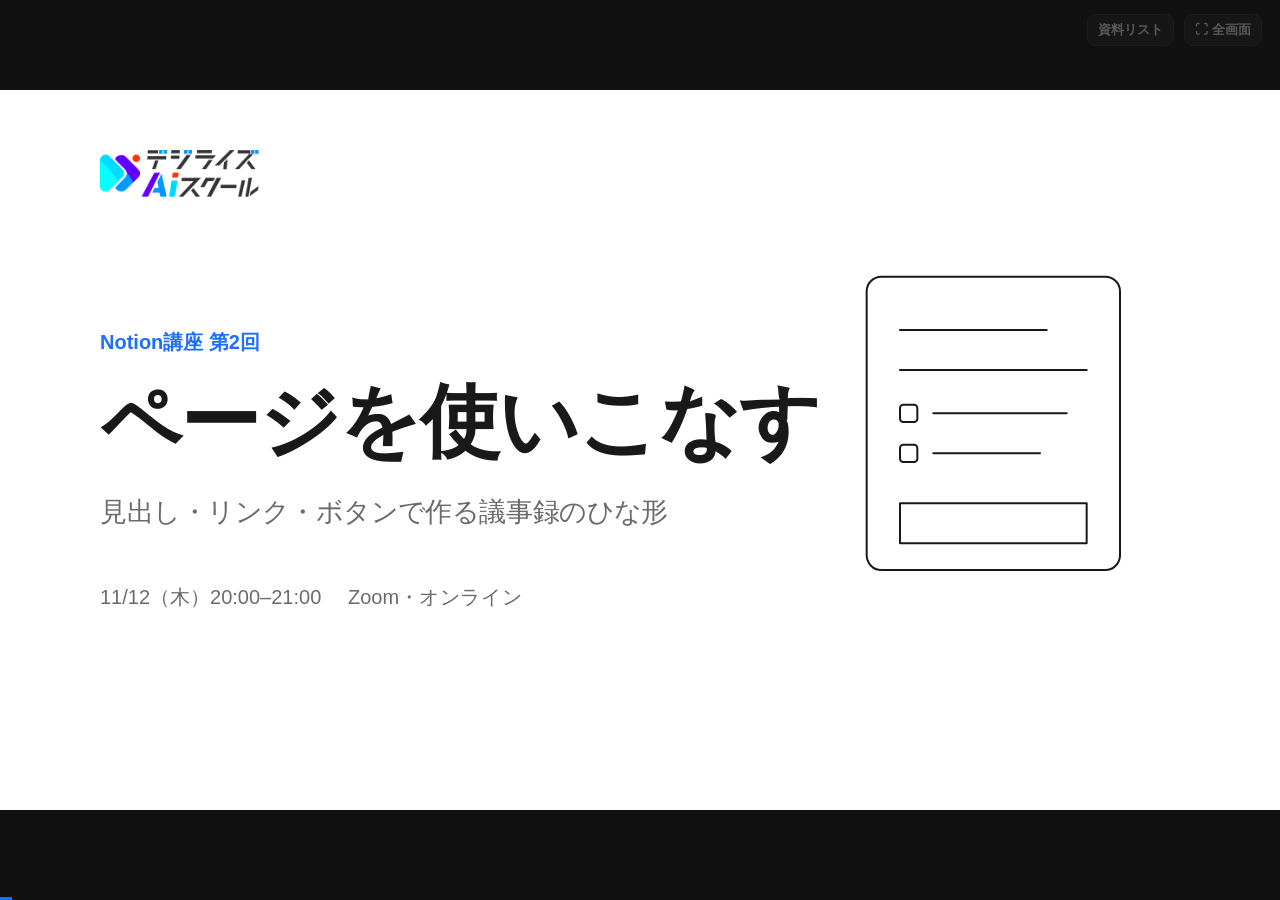
==== commit eb383950: "feat: 第2回に直近のイベント案内・オフラインイベント・FDEスクールのお知らせを追加 Co-Authored-By: Claude Opus 5.5 <noreply@anthropic.com" ====
--- a/decks/02/index.html
+++ b/decks/02/index.html
@@ -1,8 +1,8 @@
 <!doctype html>
 <html lang="ja"><head><meta charset="utf-8"><meta name="viewport" content="width=device-width,initial-scale=1">
-<title>Notion講座 第2回</title><link rel="icon" href="icon.png"><link rel="stylesheet" href="talkslides.css?v=1794475597">
-<script src="deck.js?v=1794475597"></script></head>
+<title>Notion講座 第2回</title><link rel="icon" href="icon.png"><link rel="stylesheet" href="talkslides.css?v=1794477283">
+<script src="deck.js?v=1794477283"></script></head>
 <body><div id="stage"></div><div id="progress"></div>
 <div id="hud"><span id="mic"></span><span id="heard"></span>
 <button id="btnVoice" title="V">🎙 声</button><button id="btnPresenter" title="P">発表者</button><button id="btnFull" title="F">⛶ 全画面</button></div>
-<script src="talkslides.js?v=1794475597"></script></body></html>
+<script src="talkslides.js?v=1794477283"></script></body></html>
--- a/decks/02/talkslides.css
+++ b/decks/02/talkslides.css
@@ -411,3 +411,4 @@
 .feat .frame img, .feat .frame video { max-height: 520px; }
 .cards .cimg { width: 100%; height: 360px; max-height: none; object-fit: contain; object-position: center; background: var(--wash); }
 .blocks .cimg { aspect-ratio: 4 / 3; object-fit: contain; object-position: center; background: var(--wash); }
+.nrow > div { padding: 14px 18px; }
